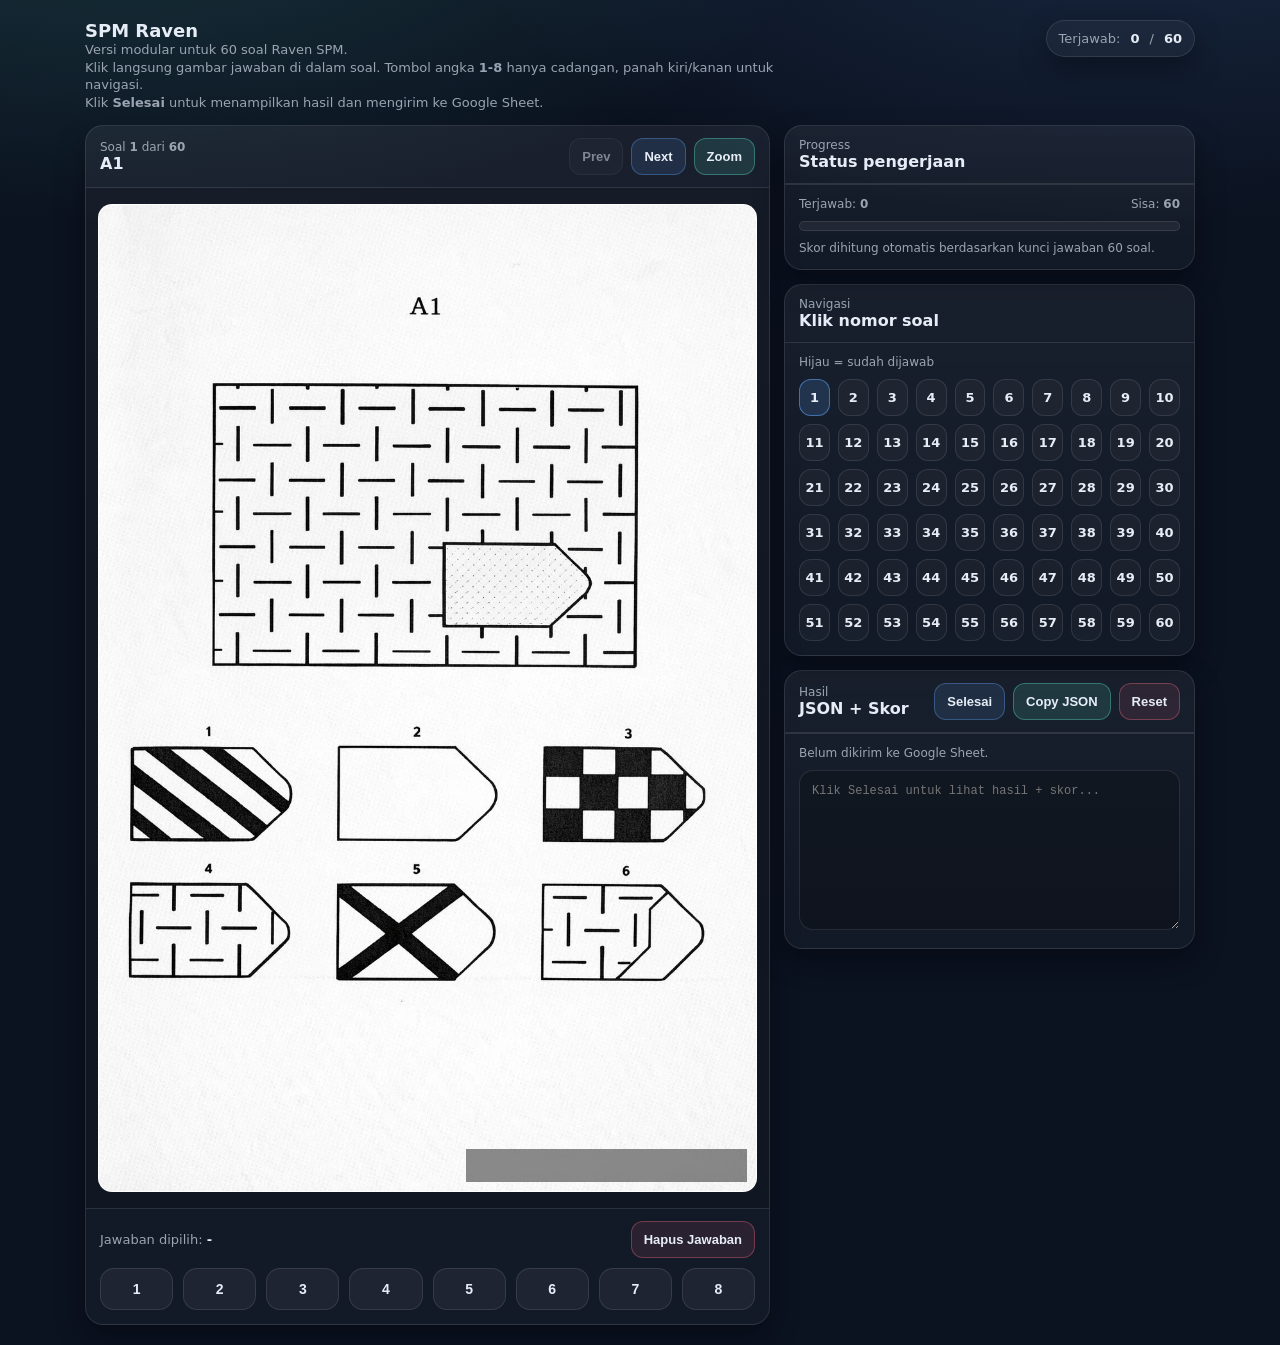
==== app/spm/index.html @ 1d980607 "Add SPM Raven test integration" ====
<!doctype html>
<html lang="id">
<head>
  <meta charset="utf-8" />
  <meta name="viewport" content="width=device-width,initial-scale=1" />
  <title>AIRTIS Psikotest | SPM Raven</title>
  <link rel="stylesheet" href="./styles.css" />
</head>
<body>
  <div class="wrap">
    <header>
      <div>
        <div class="title">SPM Raven</div>
        <div class="sub">
          Versi modular untuk 60 soal Raven SPM.
          <br />Klik langsung gambar jawaban di dalam soal. Tombol angka <b>1-8</b> hanya cadangan, panah kiri/kanan untuk navigasi.
          <br />Klik <b>Selesai</b> untuk menampilkan hasil dan mengirim ke Google Sheet.
        </div>
      </div>
      <div class="pill">Terjawab: <b id="answeredCount">0</b>/<b id="totalCount">0</b></div>
    </header>

    <div class="grid">
      <section class="card">
        <div class="head">
          <div>
            <div class="kicker">Soal <b id="qIndexLabel">1</b> dari <b id="qTotalLabel">60</b></div>
            <div class="qname" id="qTitle">A1</div>
          </div>
          <div class="btns">
            <button id="btnPrev">Prev</button>
            <button id="btnNext" class="primary">Next</button>
            <button id="btnZoom" class="accent">Zoom</button>
          </div>
        </div>

        <div class="imgWrap">
          <div class="imgBox">
            <img id="qImg" alt="Gambar soal SPM" />
            <div class="hint">Klik gambar jawaban langsung di area soal</div>
          </div>
        </div>

        <div class="area">
          <div class="row">
            <div class="label">Jawaban dipilih: <b id="selectedLabel">-</b></div>
            <div class="btns">
              <button id="btnClear" class="danger">Hapus Jawaban</button>
            </div>
          </div>
          <div class="choices" id="choices"></div>
        </div>
      </section>

      <aside class="side">
        <section class="card">
          <div class="head">
            <div>
              <div class="kicker">Progress</div>
              <div class="qname">Status pengerjaan</div>
            </div>
          </div>
          <div class="area">
            <div class="row small">
              <div>Terjawab: <b id="answeredCount2">0</b></div>
              <div>Sisa: <b id="remainingCount">0</b></div>
            </div>
            <div class="bar"><div id="barFill"></div></div>
            <div class="small" style="margin-top:10px">
              Skor dihitung otomatis berdasarkan kunci jawaban 60 soal.
            </div>
          </div>
        </section>

        <section class="card">
          <div class="head">
            <div>
              <div class="kicker">Navigasi</div>
              <div class="qname">Klik nomor soal</div>
            </div>
          </div>
          <div class="nums">
            <div class="small">Hijau = sudah dijawab</div>
            <div class="numsGrid" id="numsGrid"></div>
          </div>
        </section>

        <section class="card">
          <div class="head">
            <div>
              <div class="kicker">Hasil</div>
              <div class="qname">JSON + Skor</div>
            </div>
            <div class="btns">
              <button id="btnFinish" class="primary">Selesai</button>
              <button id="btnCopy" class="accent">Copy JSON</button>
              <button id="btnReset" class="danger">Reset</button>
            </div>
          </div>
          <div class="area">
            <div class="small" id="syncStatus" style="margin-bottom:10px;">Belum dikirim ke Google Sheet.</div>
            <textarea id="resultBox" readonly placeholder="Klik Selesai untuk lihat hasil + skor..."></textarea>
          </div>
        </section>
      </aside>
    </div>
  </div>

  <div class="modal" id="modal">
    <div class="modalBox">
      <div class="modalHead">
        <div class="t" id="modalTitle">Zoom</div>
        <button id="btnCloseModal">Tutup</button>
      </div>
      <div class="modalBody">
        <img id="modalImg" alt="Zoom gambar soal" />
      </div>
    </div>
  </div>

  <script type="module" src="./app.js"></script>
</body>
</html>
---- app/spm/styles.css ----
﻿:root{
  --bg:#0b1220;
  --card:#121a2b;
  --muted:#9aa4b2;
  --text:#e6edf6;
  --accent:#5eead4;
  --accent2:#60a5fa;
  --danger:#fb7185;
  --border:rgba(255,255,255,.10);
  --shadow:0 12px 28px rgba(0,0,0,.35);
  --r:18px;
  --r2:14px;
}
*{box-sizing:border-box}
body{margin:0;font-family:ui-sans-serif,system-ui,-apple-system,Segoe UI,Roboto,Arial;color:var(--text);background:radial-gradient(1200px 600px at 10% -10%, rgba(94,234,212,.16), transparent 60%),radial-gradient(1200px 600px at 90% -10%, rgba(96,165,250,.16), transparent 60%),var(--bg)}
.wrap{max-width:1150px;margin:0 auto;padding:20px}
header{display:flex;justify-content:space-between;gap:12px;flex-wrap:wrap;align-items:flex-start;margin-bottom:14px}
.title{font-weight:900;font-size:18px}
.sub{color:var(--muted);font-size:13px;line-height:1.35;max-width:720px}
.pill{display:inline-flex;gap:10px;align-items:center;padding:10px 12px;border-radius:999px;border:1px solid var(--border);background:rgba(255,255,255,.04);box-shadow:var(--shadow);font-size:13px;color:var(--muted);white-space:nowrap}
.pill b{color:var(--text)}
.grid{display:grid;grid-template-columns:1.25fr .75fr;gap:14px}
@media(max-width:980px){.grid{grid-template-columns:1fr}}
.card.is-hidden{display:none}
.card{background:linear-gradient(180deg, rgba(255,255,255,.06), rgba(255,255,255,.03));border:1px solid var(--border);border-radius:var(--r);box-shadow:var(--shadow);overflow:hidden}
.head{padding:12px 14px;display:flex;justify-content:space-between;gap:10px;flex-wrap:wrap;align-items:center;border-bottom:1px solid var(--border)}
.kicker{font-size:12px;color:var(--muted)}
.qname{font-weight:900}
.btns{display:flex;gap:8px;flex-wrap:wrap}
button{border:1px solid var(--border);background:rgba(255,255,255,.05);color:var(--text);padding:10px 12px;border-radius:12px;cursor:pointer;font-weight:800;font-size:13px;transition:.12s}
button:hover{transform:translateY(-1px);background:rgba(255,255,255,.07)}
button:disabled{opacity:.5;cursor:not-allowed;transform:none}
.primary{border-color:rgba(96,165,250,.35);background:rgba(96,165,250,.12)}
.accent{border-color:rgba(94,234,212,.35);background:rgba(94,234,212,.12)}
.danger{border-color:rgba(251,113,133,.35);background:rgba(251,113,133,.10)}
.imgWrap{padding:16px 12px;background:rgba(0,0,0,.14);display:flex;justify-content:center}
.imgBox{width:100%;max-width:720px;position:relative;margin:0 auto}
img{width:100%;height:auto;display:block;margin:0 auto;border-radius:var(--r2);border:1px solid var(--border);background:#fff}
.hint{position:absolute;right:10px;bottom:10px;font-size:12px;color:rgba(255,255,255,.9);background:rgba(0,0,0,.45);border:1px solid rgba(255,255,255,.16);padding:8px 10px;border-radius:999px;backdrop-filter:blur(8px)}
.area{padding:12px 14px 14px;border-top:1px solid var(--border)}
.row{display:flex;justify-content:space-between;align-items:center;gap:10px;flex-wrap:wrap}
.label{font-size:13px;color:var(--muted)}
.label b{color:var(--text)}
.choices{display:grid;grid-template-columns:repeat(8, minmax(0,1fr));gap:10px;margin-top:10px}
@media(max-width:560px){.choices{grid-template-columns:repeat(4, minmax(0,1fr))}}
.choiceBtn{
  padding:12px 10px;
  border-radius:14px;
  text-align:center;
  font-size:14px;
}
.choiceBtn:hover{border-color:rgba(96,165,250,.45)}
.choiceBtn.selected{border-color:rgba(94,234,212,.65);background:rgba(94,234,212,.14);box-shadow:0 0 0 2px rgba(94,234,212,.14) inset}
.side{display:flex;flex-direction:column;gap:14px}
.nums{padding:12px 14px 14px}
.numsGrid{display:grid;grid-template-columns:repeat(10, minmax(0,1fr));gap:8px;margin-top:10px}
@media(max-width:980px){.numsGrid{grid-template-columns:repeat(12, minmax(0,1fr))}}
@media(max-width:560px){.numsGrid{grid-template-columns:repeat(8, minmax(0,1fr))}}
.num{padding:10px 0;text-align:center;border-radius:12px;border:1px solid var(--border);background:rgba(255,255,255,.03);font-weight:900;font-size:13px;cursor:pointer;user-select:none}
.num.active{border-color:rgba(96,165,250,.55);background:rgba(96,165,250,.16)}
.num.done{border-color:rgba(94,234,212,.45);background:rgba(94,234,212,.10)}
.small{font-size:12px;color:var(--muted)}
.bar{height:10px;border-radius:999px;background:rgba(255,255,255,.06);border:1px solid var(--border);overflow:hidden;margin-top:10px}
.bar>div{height:100%;width:0%;background:linear-gradient(90deg, rgba(94,234,212,.9), rgba(96,165,250,.9))}
textarea{width:100%;min-height:160px;resize:vertical;background:rgba(0,0,0,.20);color:var(--text);border:1px solid var(--border);border-radius:14px;padding:12px;font-size:12px;line-height:1.4}
.modal{position:fixed;inset:0;background:rgba(0,0,0,.75);display:none;align-items:center;justify-content:center;padding:16px;z-index:999}
.modal.show{display:flex}
.modalBox{width:min(1150px,100%);background:rgba(16,24,40,.78);border:1px solid rgba(255,255,255,.12);border-radius:18px;overflow:hidden;box-shadow:0 18px 50px rgba(0,0,0,.55);backdrop-filter:blur(10px)}
.modalHead{padding:12px 14px;display:flex;justify-content:space-between;align-items:center;border-bottom:1px solid rgba(255,255,255,.10)}
.modalHead .t{font-weight:900}
.modalBody{padding:12px;background:rgba(0,0,0,.12)}
.modalBody img{border-radius:14px}
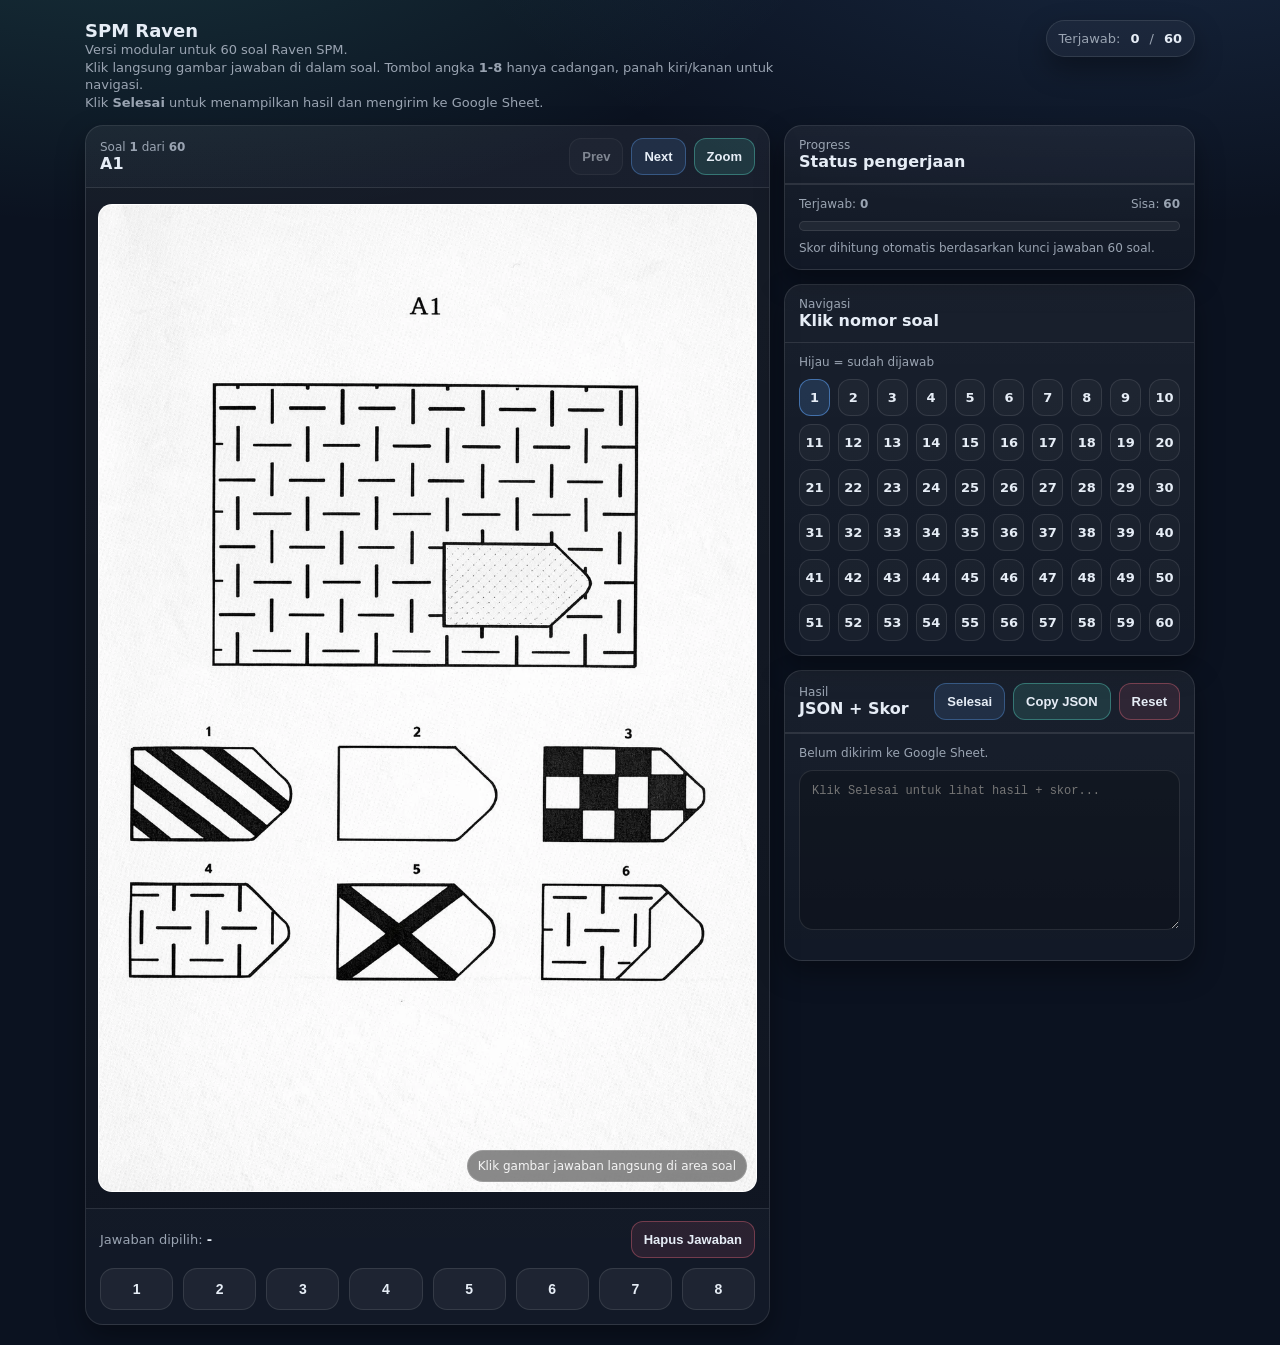
==== commit b4cbd4e9: "Make test flow sequential without test picker" ====
--- a/app/spm/index.html
+++ b/app/spm/index.html
@@ -100,6 +100,9 @@
           <div class="area">
             <div class="small" id="syncStatus" style="margin-bottom:10px;">Belum dikirim ke Google Sheet.</div>
             <textarea id="resultBox" readonly placeholder="Klik Selesai untuk lihat hasil + skor..."></textarea>
+            <div style="margin-top:12px;">
+              <button id="btnNextTest" class="primary" type="button" style="display:none;">Lanjut ke Pauli Kraepelin</button>
+            </div>
           </div>
         </section>
       </aside>
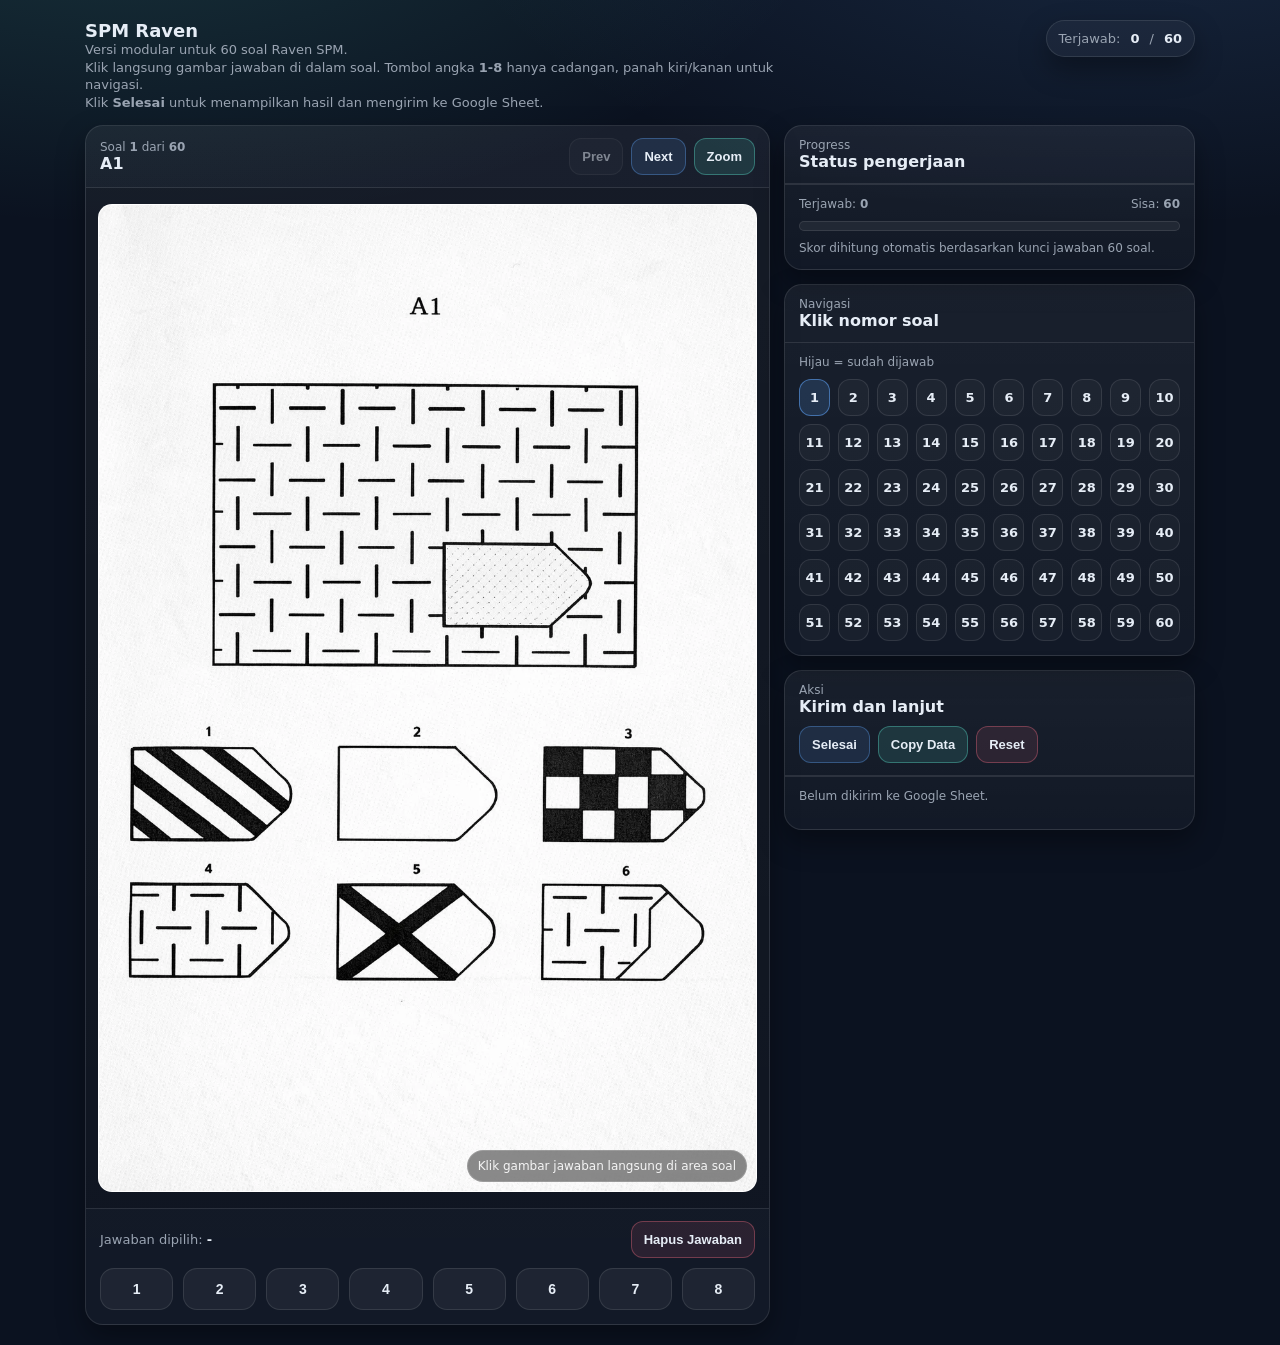
==== commit 172690b1: "Hide candidate result details and use transition pages" ====
--- a/app/spm/index.html
+++ b/app/spm/index.html
@@ -88,18 +88,17 @@
         <section class="card">
           <div class="head">
             <div>
-              <div class="kicker">Hasil</div>
-              <div class="qname">JSON + Skor</div>
+              <div class="kicker">Aksi</div>
+              <div class="qname">Kirim dan lanjut</div>
             </div>
             <div class="btns">
               <button id="btnFinish" class="primary">Selesai</button>
-              <button id="btnCopy" class="accent">Copy JSON</button>
+              <button id="btnCopy" class="accent">Copy Data</button>
               <button id="btnReset" class="danger">Reset</button>
             </div>
           </div>
           <div class="area">
-            <div class="small" id="syncStatus" style="margin-bottom:10px;">Belum dikirim ke Google Sheet.</div>
-            <textarea id="resultBox" readonly placeholder="Klik Selesai untuk lihat hasil + skor..."></textarea>
+            <div class="small" id="syncStatus" style="margin-bottom:10px;">Klik selesai untuk mengirim hasil tes.</div>
             <div style="margin-top:12px;">
               <button id="btnNextTest" class="primary" type="button" style="display:none;">Lanjut ke Pauli Kraepelin</button>
             </div>
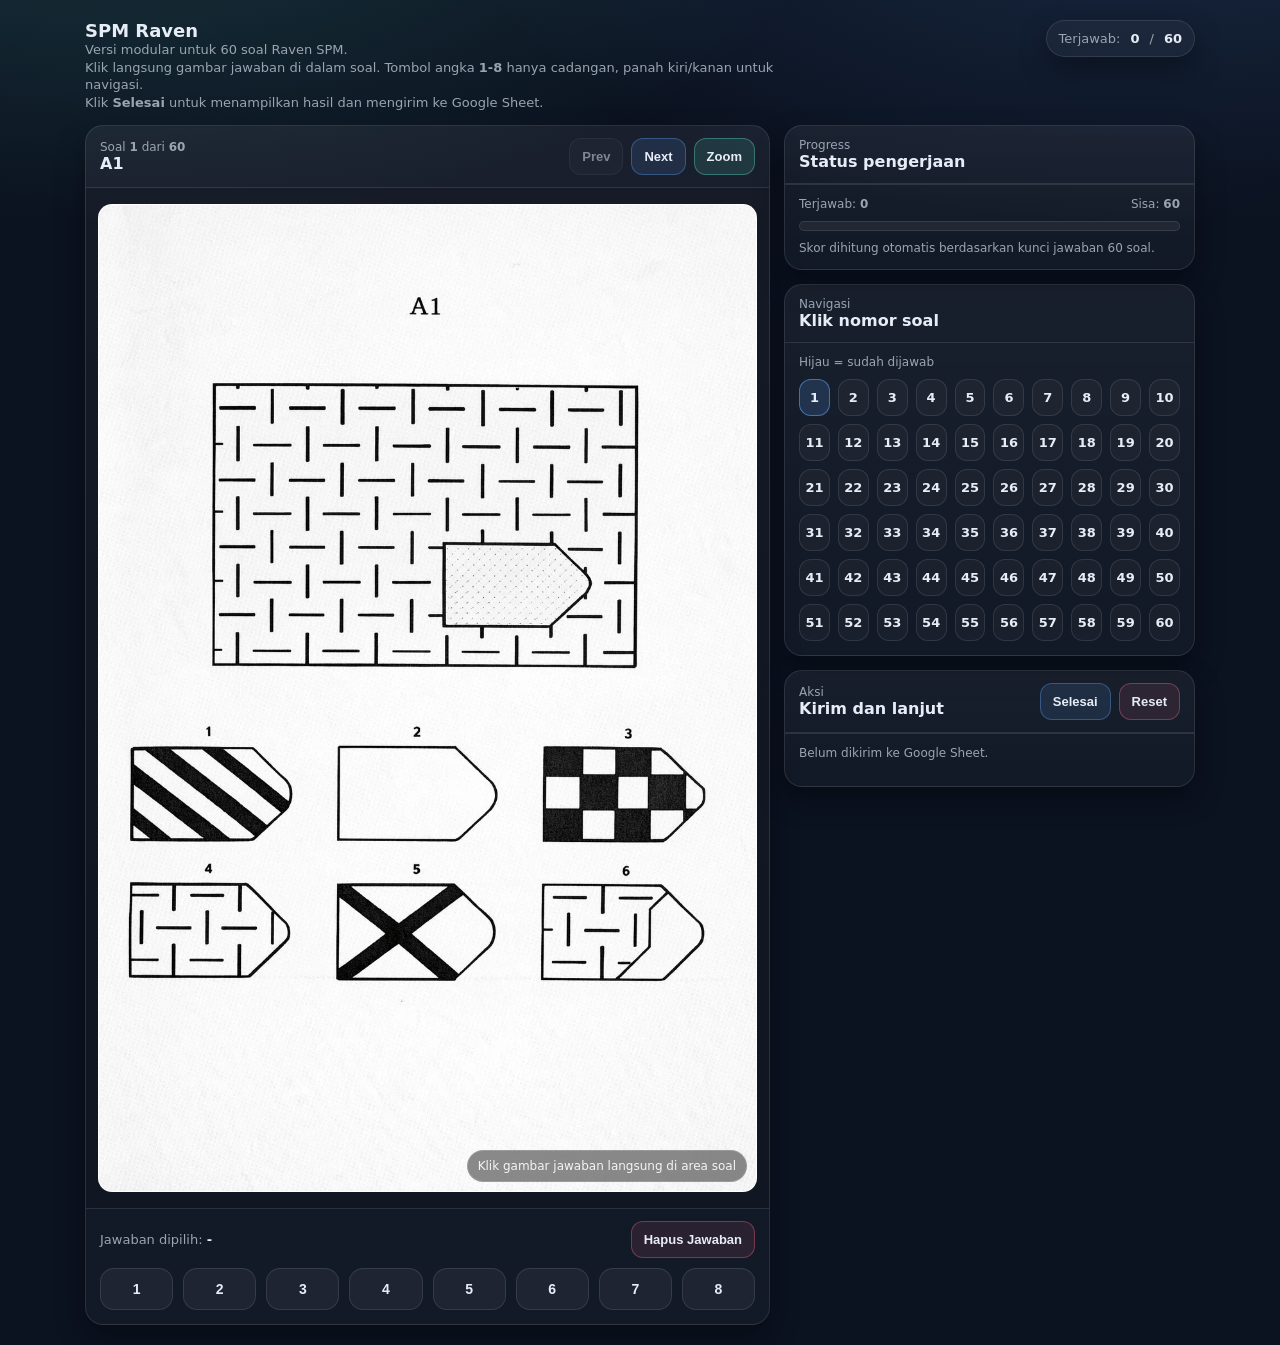
==== commit 303c9f26: "Remove SPM copy data button" ====
--- a/app/spm/index.html
+++ b/app/spm/index.html
@@ -93,7 +93,6 @@
             </div>
             <div class="btns">
               <button id="btnFinish" class="primary">Selesai</button>
-              <button id="btnCopy" class="accent">Copy Data</button>
               <button id="btnReset" class="danger">Reset</button>
             </div>
           </div>
